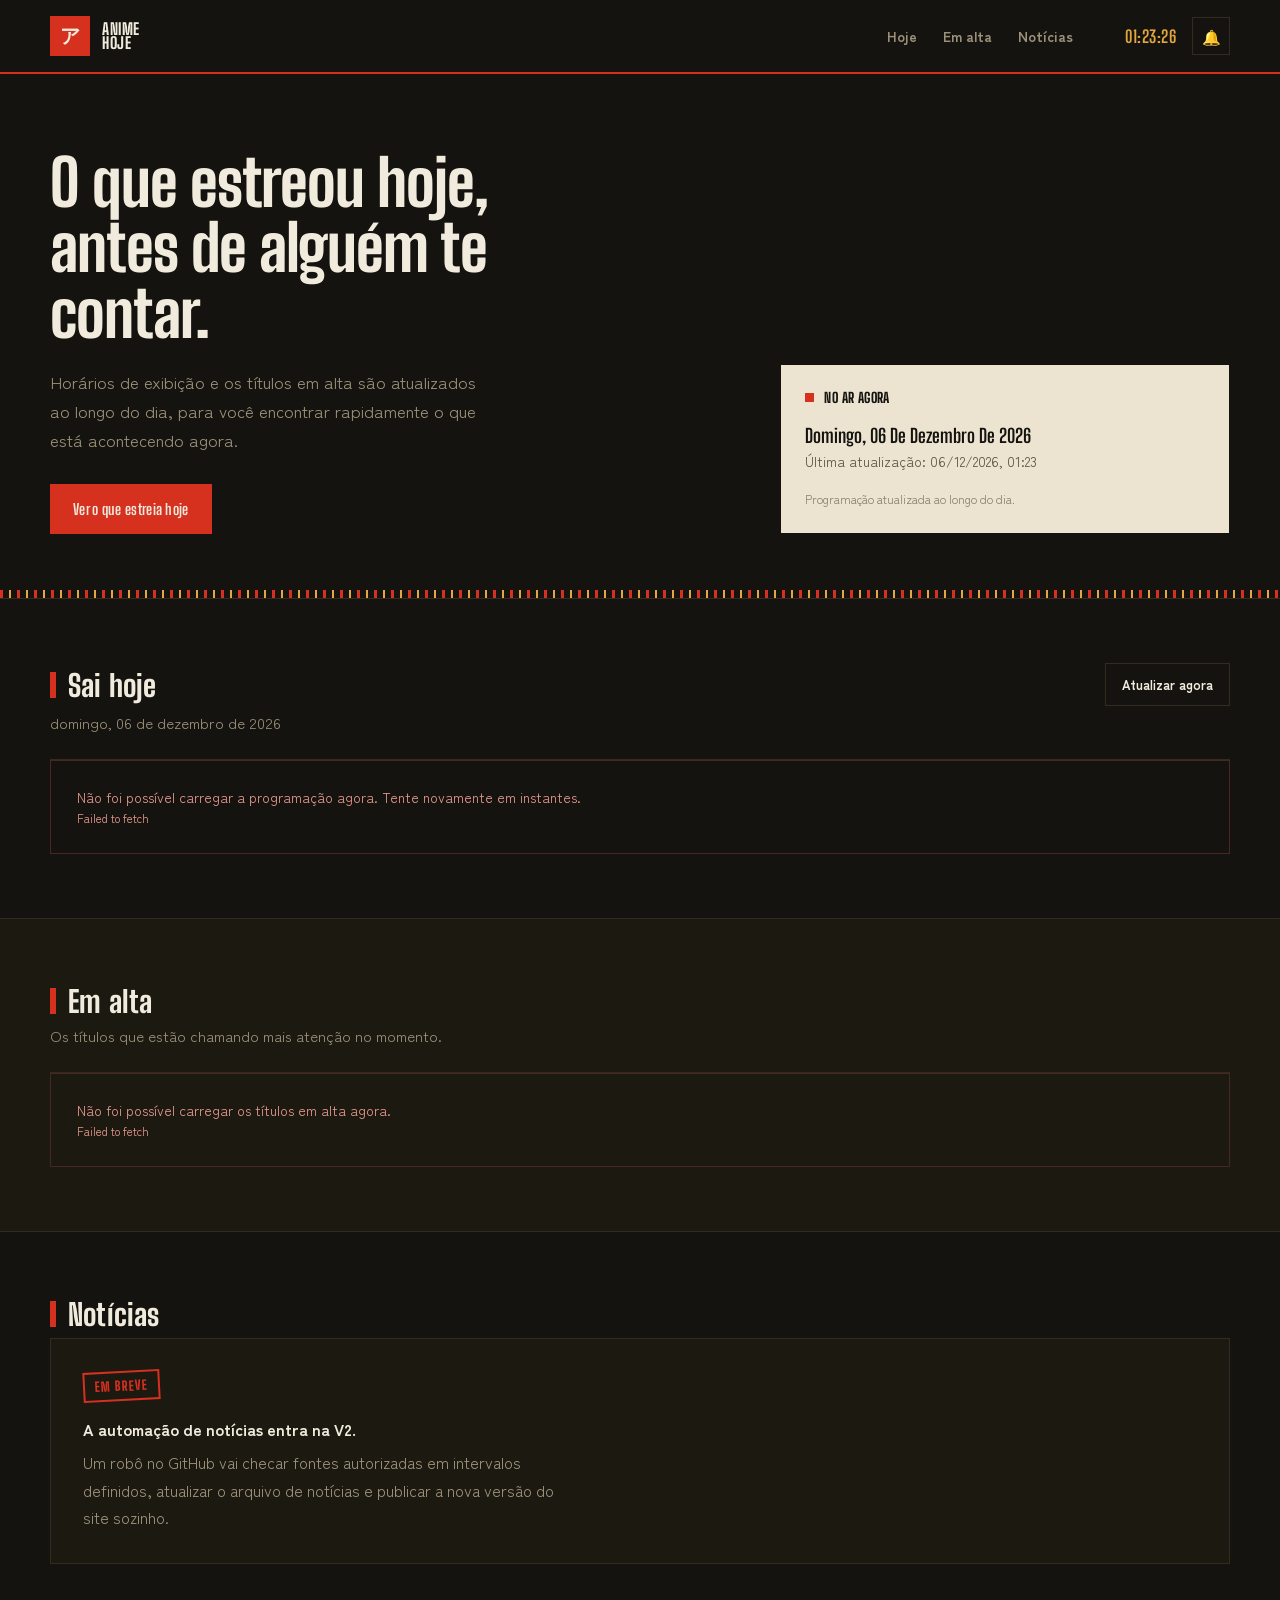
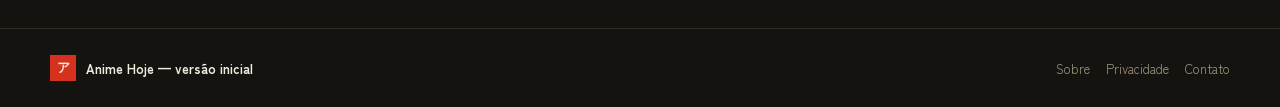
==== index.html @ 754b8c33 "Add files via upload" ====
<!doctype html>
<html lang="pt-BR">
<head>
  <meta charset="utf-8">
  <meta name="viewport" content="width=device-width,initial-scale=1">
  <meta name="description" content="Anime Hoje: veja o que está saindo hoje, próximos episódios e animes em alta.">
  <title>Anime Hoje — O que saiu hoje?</title>
  <link rel="icon" href="data:image/svg+xml,%3Csvg xmlns='http://www.w3.org/2000/svg' viewBox='0 0 64 64'%3E%3Crect width='64' height='64' fill='%23D6301F'/%3E%3Ctext x='32' y='45' font-family='sans-serif' font-size='36' font-weight='900' fill='%23F1EBDD' text-anchor='middle'%3Eア%3C/text%3E%3C/svg%3E">
  <link rel="preconnect" href="https://fonts.googleapis.com">
  <link rel="preconnect" href="https://fonts.gstatic.com" crossorigin>
  <link href="https://fonts.googleapis.com/css2?family=Big+Shoulders+Display:wght@700;800;900&family=Zen+Kaku+Gothic+New:wght@400;500;700;900&display=swap" rel="stylesheet">
  <link rel="stylesheet" href="css/style.css">
</head>
<body>
  <header class="ident">
    <div class="wrap identbar">
      <a class="brand" href="index.html" aria-label="Anime Hoje">
        <span class="brand-mark" aria-hidden="true">ア</span>
        <span class="brand-word">ANIME<br>HOJE</span>
      </a>
      <nav>
        <a href="#hoje">Hoje</a>
        <a href="#em-alta">Em alta</a>
        <a href="#noticias">Notícias</a>
      </nav>
      <div class="ident-right">
        <span class="clock" id="liveClock" aria-label="Horário atual">--:--:--</span>
        <button id="notifyBtn" class="bell" type="button" title="Será ativado na etapa de notificações" aria-label="Notificações">🔔</button>
      </div>
    </div>
  </header>

  <main>
    <section class="hero">
      <div class="wrap hero-grid">
        <div class="hero-copy">
          <h1>O que estreou hoje, antes de alguém te contar.</h1>
          <p class="lead">
            Horários de exibição e os títulos em alta são atualizados ao longo do dia,
            para você encontrar rapidamente o que está acontecendo agora.
          </p>
          <a class="primary" href="#hoje">Ver o que estreia hoje</a>
        </div>
        <aside class="slate">
          <div class="slate-row">
            <span class="live-dot" aria-hidden="true"></span>
            <strong>NO AR AGORA</strong>
          </div>
          <p class="slate-date" id="todayLabelHero">—</p>
          <p class="slate-sub" id="lastUpdate">Buscando atualização...</p>
          <small>Programação atualizada ao longo do dia.</small>
        </aside>
      </div>
      <div class="filmstrip" aria-hidden="true"></div>
    </section>

    <section id="hoje" class="section wrap">
      <div class="section-head">
        <h2><span class="bar"></span>Sai hoje</h2>
        <button id="refreshBtn" class="ghost" type="button">Atualizar agora</button>
      </div>
      <p class="muted" id="todayLabel"></p>
      <div id="todayGrid" class="schedule">
        <div class="loading">Carregando episódios de hoje...</div>
      </div>
    </section>

    <section id="em-alta" class="section section-alt">
      <div class="wrap">
        <div class="section-head">
          <h2><span class="bar"></span>Em alta</h2>
        </div>
        <p class="muted">Os títulos que estão chamando mais atenção no momento.</p>
        <div id="trendingGrid" class="ranking">
          <div class="loading">Carregando animes em alta...</div>
        </div>
      </div>
    </section>

    <section id="noticias" class="section wrap">
      <div class="section-head">
        <h2><span class="bar"></span>Notícias</h2>
      </div>
      <div class="bulletin">
        <span class="stamp">EM BREVE</span>
        <strong>A automação de notícias entra na V2.</strong>
        <p>
          Um robô no GitHub vai checar fontes autorizadas em intervalos definidos,
          atualizar o arquivo de notícias e publicar a nova versão do site sozinho.
        </p>
      </div>
    </section>
  </main>

  <footer>
    <div class="wrap footer">
      <div class="footer-brand">
        <span class="brand-mark small" aria-hidden="true">ア</span>
        <span>Anime Hoje — versão inicial</span>
      </div>
      <span class="footer-links"><a href="sobre.html">Sobre</a><a href="privacidade.html">Privacidade</a><a href="contato.html">Contato</a></span>
    </div>
  </footer>

  <script src="js/app.js"></script>
</body>
</html>
---- css/style.css ----
:root{
  --ink:#15130f;
  --ink-2:#1c1911;
  --ink-3:#232016;
  --paper:#ece4d0;
  --vermillion:#d6301f;
  --vermillion-dim:rgba(214,48,31,.16);
  --gold:#e3a73e;
  --line:#332b1f;
  --text:#f1ebdd;
  --muted:#9c917a;
  --display:"Big Shoulders Display",ui-sans-serif,system-ui,sans-serif;
  --body:"Zen Kaku Gothic New",ui-sans-serif,system-ui,-apple-system,"Segoe UI",sans-serif;
}
*{box-sizing:border-box}
html{scroll-behavior:smooth}
@media (prefers-reduced-motion:reduce){
  html{scroll-behavior:auto}
  *{animation-duration:.001ms !important;animation-iteration-count:1 !important;transition-duration:.001ms !important}
}
body{
  margin:0;
  font-family:var(--body);
  color:var(--text);
  background:var(--ink);
}
a{color:inherit;text-decoration:none}
button{font:inherit}
img{max-width:100%;display:block}
:focus-visible{outline:2px solid var(--gold);outline-offset:2px}
.wrap{width:min(1180px,calc(100% - 40px));margin-inline:auto}
.muted{color:var(--muted)}

/* ---------- Header / broadcast ident bar ---------- */
.ident{
  position:sticky;top:0;z-index:20;
  background:var(--ink);
  border-bottom:2px solid var(--vermillion);
}
.identbar{height:72px;display:flex;align-items:center;gap:28px}
.brand{display:flex;align-items:center;gap:12px}
.brand-mark{
  display:grid;place-items:center;width:40px;height:40px;
  background:var(--vermillion);color:var(--text);
  font-family:var(--display);font-weight:900;font-size:20px;flex:none;
}
.brand-mark.small{width:26px;height:26px;font-size:13px}
.brand-word{
  font-family:var(--display);font-weight:800;font-size:16px;line-height:.9;
  letter-spacing:.5px;
}
nav{display:flex;gap:26px;margin-left:auto}
nav a{color:var(--muted);font-weight:700;font-size:14px}
nav a:hover{color:var(--text)}
.ident-right{display:flex;align-items:center;gap:16px;margin-left:24px}
.clock{
  font-family:var(--display);font-weight:700;font-size:17px;
  font-variant-numeric:tabular-nums;color:var(--gold);letter-spacing:.5px;
}
.bell{
  border:1px solid var(--line);background:transparent;color:var(--text);
  width:38px;height:38px;cursor:pointer;font-size:15px;line-height:1;
}
.bell:hover{border-color:var(--vermillion)}

/* ---------- Hero ---------- */
.hero{border-bottom:1px solid var(--line)}
.hero-grid{
  display:grid;grid-template-columns:1.5fr 1fr;gap:56px;align-items:end;
  padding:76px 0 56px;
}
h1{
  font-family:var(--display);font-weight:800;
  font-size:clamp(38px,5vw,64px);line-height:1.02;letter-spacing:-1px;
  margin:0 0 22px;max-width:15ch;
}
.lead{color:var(--muted);max-width:48ch;font-size:17px;line-height:1.7;margin:0 0 30px}
.primary{
  display:inline-block;background:var(--vermillion);color:var(--text);
  padding:15px 22px;font-family:var(--display);font-weight:700;font-size:15px;
  letter-spacing:.3px;border:1px solid var(--vermillion);
}
.primary:hover{background:var(--ink);color:var(--vermillion)}

.slate{
  background:var(--paper);color:var(--ink);border:1px solid var(--ink);
  padding:24px;
}
.slate-row{display:flex;align-items:center;gap:10px}
.live-dot{
  width:9px;height:9px;background:var(--vermillion);flex:none;
  animation:blink 1.6s ease-in-out infinite;
}
@keyframes blink{0%,100%{opacity:1}50%{opacity:.25}}
.slate-row strong{font-family:var(--display);font-weight:800;font-size:14px;letter-spacing:.4px}
.slate-date{
  font-family:var(--display);font-weight:700;font-size:19px;margin:18px 0 4px;
  text-transform:capitalize;
}
.slate-sub{margin:0 0 14px;font-size:14px;color:#5b5240}
.slate small{color:#8a806a;font-size:12px}

.filmstrip{
  height:8px;
  background:repeating-linear-gradient(
    90deg,var(--vermillion) 0 3px,var(--ink) 3px 9px,var(--gold) 9px 11px,var(--ink) 11px 17px
  );
}

/* ---------- Section scaffolding ---------- */
.section{padding:64px 0}
.section-alt{background:var(--ink-2);border-block:1px solid var(--line)}
.section-head{display:flex;align-items:center;justify-content:space-between;gap:16px;margin-bottom:6px}
h2{
  display:flex;align-items:center;gap:12px;margin:0;
  font-family:var(--display);font-weight:800;font-size:30px;letter-spacing:.2px;
}
.bar{width:6px;height:26px;background:var(--vermillion);flex:none}
.section > .muted, .section-head + .muted{margin:0 0 26px;font-size:15px}

.ghost{
  border:1px solid var(--line);background:transparent;color:var(--text);
  padding:11px 16px;font-weight:700;font-size:13px;cursor:pointer;font-family:var(--body);
}
.ghost:hover{border-color:var(--gold);color:var(--gold)}
.ghost:disabled{opacity:.5;cursor:default}

.loading,.error{
  border:1px solid var(--line);padding:26px;color:var(--muted);font-size:14px;
}
.error{color:#e79a8f;border-color:#4a2620}

/* ---------- Schedule (timetable rows) ---------- */
.schedule{border-top:1px solid var(--line)}
.row{
  display:grid;grid-template-columns:74px 52px 1fr;gap:18px;align-items:center;
  padding:14px 6px;border-bottom:1px solid var(--line);
}
.row:hover{background:var(--ink-2)}
.row-time{
  font-family:var(--display);font-weight:700;font-size:18px;color:var(--gold);
  font-variant-numeric:tabular-nums;
}
.row-cover{width:52px;height:70px;object-fit:cover;background:var(--ink-3)}
.row-main{min-width:0}
.row-title{
  display:block;font-weight:700;font-size:15px;line-height:1.3;margin-bottom:6px;
  overflow:hidden;text-overflow:ellipsis;white-space:nowrap;
}
.row-meta{display:flex;align-items:center;gap:10px;font-size:12px;color:var(--muted)}
.chip{
  border:1px solid var(--vermillion);color:var(--vermillion);
  padding:2px 7px;font-weight:700;font-size:11px;
}

/* ---------- Ranking (trending list) ---------- */
.ranking{border-top:1px solid var(--line)}
.rank-row{
  display:grid;grid-template-columns:56px 46px 1fr;gap:18px;align-items:center;
  padding:14px 6px;border-bottom:1px solid var(--line);position:relative;
}
.rank-row:hover{background:var(--ink)}
.rank-num{
  font-family:var(--display);font-weight:900;font-size:28px;
  color:transparent;-webkit-text-stroke:1.5px var(--line);
}
.rank-row:nth-child(-n+3) .rank-num{-webkit-text-stroke:1.5px var(--gold)}
.rank-cover{width:46px;height:62px;object-fit:cover;background:var(--ink-3)}
.rank-title{
  display:block;font-weight:700;font-size:15px;line-height:1.3;margin-bottom:6px;
  overflow:hidden;text-overflow:ellipsis;white-space:nowrap;
}
.rank-meta{display:flex;align-items:center;gap:8px}
.score{
  background:var(--vermillion-dim);color:var(--gold);
  padding:2px 7px;font-weight:700;font-size:11px;
}
.eps{font-size:12px;color:var(--muted)}

/* ---------- Bulletin / news placeholder ---------- */
.bulletin{
  position:relative;background:var(--ink-2);border:1px solid var(--line);padding:32px;
}
.stamp{
  display:inline-block;border:2px solid var(--vermillion);color:var(--vermillion);
  font-family:var(--display);font-weight:800;font-size:13px;letter-spacing:1px;
  padding:5px 10px;transform:rotate(-3deg);margin-bottom:16px;
}
.bulletin strong{display:block;font-size:16px;margin-bottom:8px}
.bulletin p{margin:0;color:var(--muted);line-height:1.7;max-width:60ch}

/* ---------- Footer ---------- */
footer{border-top:1px solid var(--line);padding:26px 0}
.footer{display:flex;align-items:center;justify-content:space-between;gap:20px;font-size:13px}
.footer-brand{display:flex;align-items:center;gap:10px;font-weight:700}

/* ---------- Responsive ---------- */
@media (max-width:900px){
  nav{display:none}
  .hero-grid{grid-template-columns:1fr;padding:52px 0 40px;gap:32px}
  .ident-right{margin-left:auto}
}
@media (max-width:560px){
  .wrap{width:min(100% - 28px,1180px)}
  .identbar{height:60px;gap:14px}
  .brand-word{font-size:13px}
  .brand-mark{width:34px;height:34px;font-size:17px}
  .clock{font-size:14px}
  h1{letter-spacing:-.5px}
  .row{grid-template-columns:56px 44px 1fr;gap:12px;padding:12px 4px}
  .row-cover{width:44px;height:58px}
  .rank-row{grid-template-columns:36px 40px 1fr;gap:12px;padding:12px 4px}
  .rank-num{font-size:22px}
  .rank-cover{width:40px;height:54px}
  .section{padding:44px 0}
  .section-head{flex-wrap:wrap}
  .footer{flex-direction:column;align-items:flex-start}
}

/* ---------- Internal anime details ---------- */
.detail-wrap{padding:46px 0 70px}
.detail-card{border:1px solid var(--line);background:var(--ink-2);overflow:hidden}
.detail-banner{width:100%;height:240px;object-fit:cover;object-position:center;filter:brightness(.72)}
.detail-grid{display:grid;grid-template-columns:220px 1fr;gap:32px;padding:32px}
.detail-cover{width:220px;aspect-ratio:2/3;object-fit:cover;background:var(--ink-3)}
.detail-title{max-width:none;font-size:clamp(38px,5vw,62px);margin-bottom:14px}
.detail-meta{display:flex;gap:10px;flex-wrap:wrap;color:var(--gold);font-size:13px;margin-bottom:18px}
.detail-meta span{border:1px solid var(--line);padding:6px 9px}
.detail-next{border-left:4px solid var(--vermillion);background:var(--ink);padding:13px 15px;margin:16px 0;color:var(--text)}
.tags{display:flex;gap:8px;flex-wrap:wrap;margin:16px 0 24px}
.tag{font-size:12px;border:1px solid var(--line);color:var(--muted);padding:5px 8px}
.detail-subtitle{font-size:22px;margin:18px 0 10px}
.detail-synopsis{color:#c9c0ae;line-height:1.8;max-width:75ch}
.detail-actions{display:flex;gap:10px;flex-wrap:wrap;margin-top:24px}
.detail-actions button{cursor:pointer}
.detail-loading{border:1px solid var(--line);padding:30px;color:var(--muted)}

.footer-links{display:flex;gap:16px;flex-wrap:wrap;color:var(--muted)}
.footer-links a:hover{color:var(--gold)}

/* ---------- Static trust pages ---------- */
.static-page{padding:64px 0;max-width:850px}
.static-page .brand{display:inline-flex;margin-bottom:44px}
.static-page h1{max-width:none}
.static-page p{color:#c9c0ae;line-height:1.9;font-size:16px;max-width:70ch}
.static-page .primary{margin-top:18px}

@media (max-width:700px){
  .detail-banner{height:160px}
  .detail-grid{grid-template-columns:1fr;padding:20px}
  .detail-cover{width:150px}
}
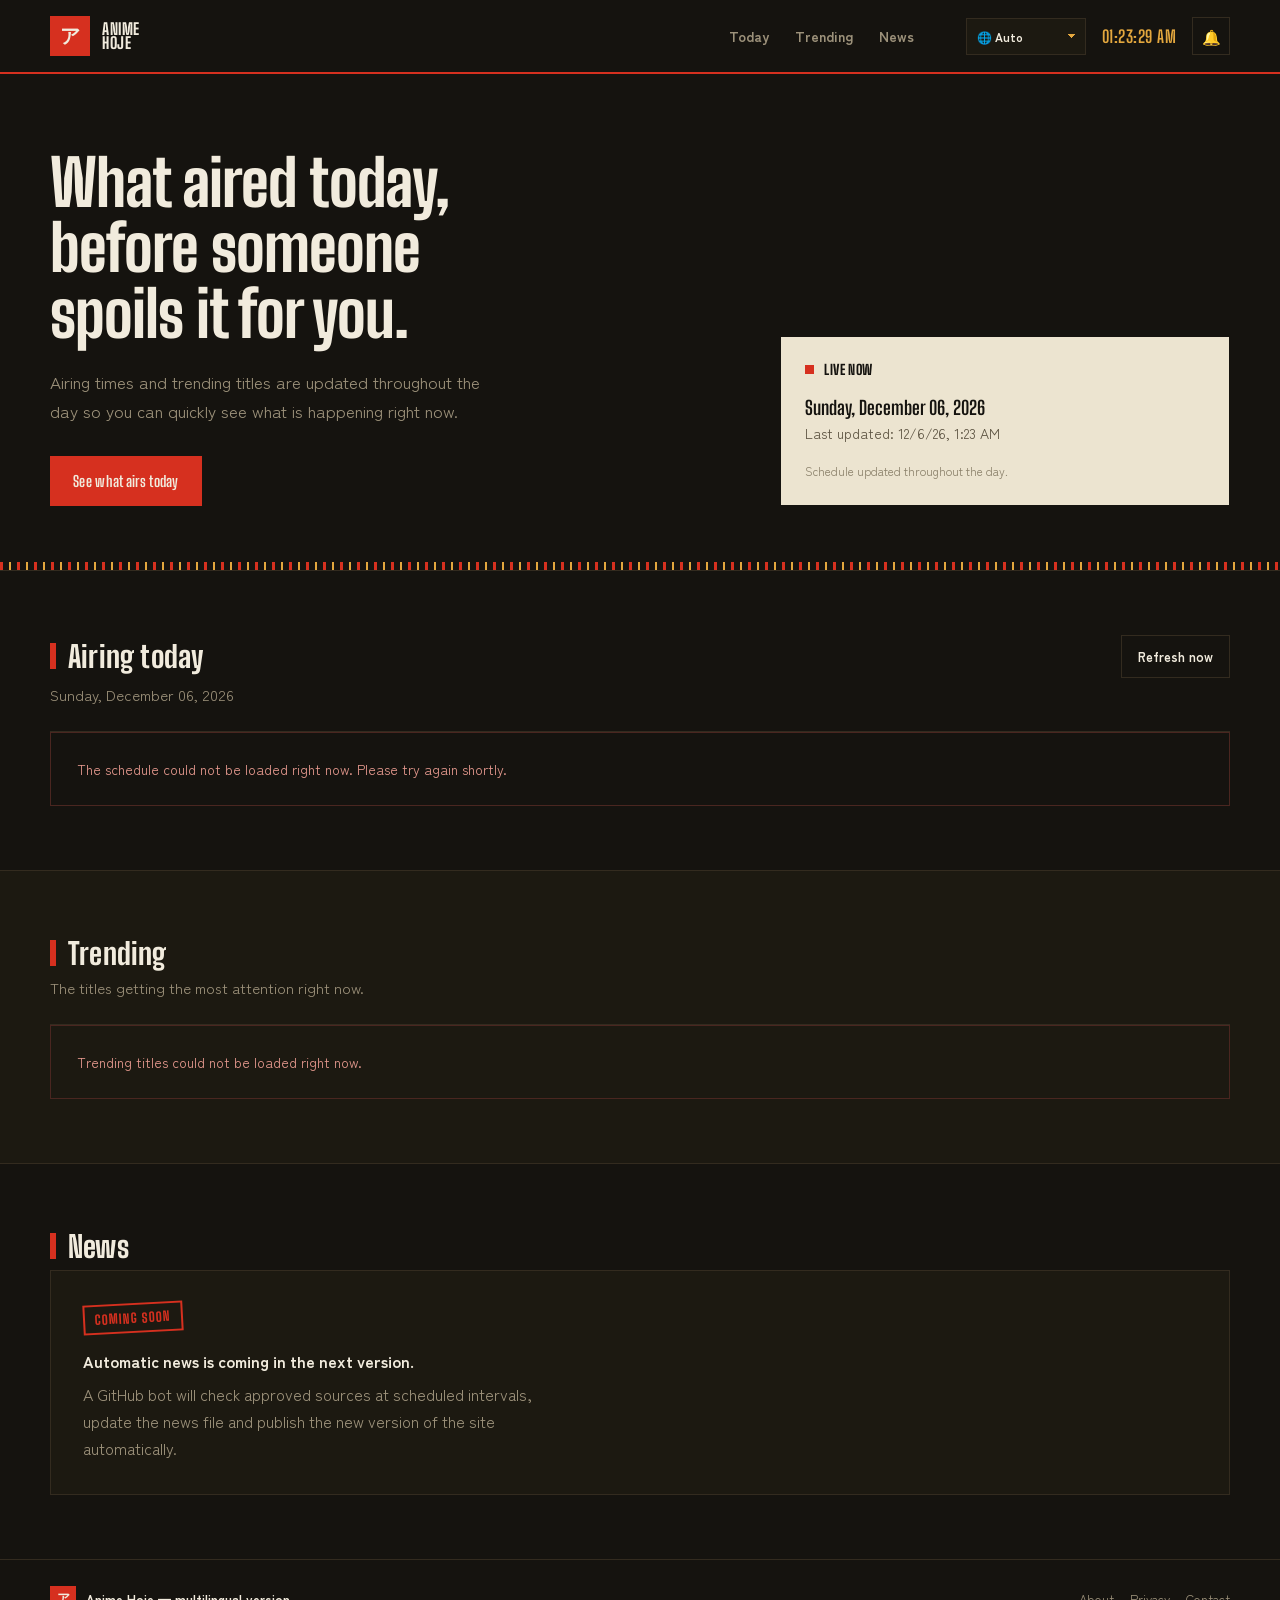
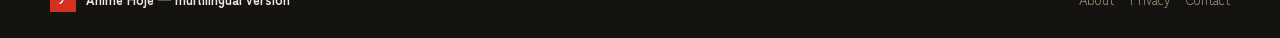
==== commit 8bfc0993: "Add files via upload" ====
--- a/index.html
+++ b/index.html
@@ -3,8 +3,8 @@
 <head>
   <meta charset="utf-8">
   <meta name="viewport" content="width=device-width,initial-scale=1">
-  <meta name="description" content="Anime Hoje: veja o que está saindo hoje, próximos episódios e animes em alta.">
-  <title>Anime Hoje — O que saiu hoje?</title>
+  <meta name="description" data-i18n-content="meta.homeDescription" content="Anime Hoje: veja o que está saindo hoje, próximos episódios e animes em alta.">
+  <title data-i18n="meta.homeTitle">Anime Hoje — O que saiu hoje?</title>
   <link rel="icon" href="data:image/svg+xml,%3Csvg xmlns='http://www.w3.org/2000/svg' viewBox='0 0 64 64'%3E%3Crect width='64' height='64' fill='%23D6301F'/%3E%3Ctext x='32' y='45' font-family='sans-serif' font-size='36' font-weight='900' fill='%23F1EBDD' text-anchor='middle'%3Eア%3C/text%3E%3C/svg%3E">
   <link rel="preconnect" href="https://fonts.googleapis.com">
   <link rel="preconnect" href="https://fonts.gstatic.com" crossorigin>
@@ -19,13 +19,22 @@
         <span class="brand-word">ANIME<br>HOJE</span>
       </a>
       <nav>
-        <a href="#hoje">Hoje</a>
-        <a href="#em-alta">Em alta</a>
-        <a href="#noticias">Notícias</a>
+        <a href="#hoje" data-i18n="nav.today">Hoje</a>
+        <a href="#em-alta" data-i18n="nav.trending">Em alta</a>
+        <a href="#noticias" data-i18n="nav.news">Notícias</a>
       </nav>
       <div class="ident-right">
+        <label class="language-control">
+          <span class="sr-only" data-i18n="language.label">Idioma</span>
+          <select id="languageSelect" class="language-select" aria-label="Idioma">
+            <option value="auto">🌐 Auto</option>
+            <option value="pt-BR">🇧🇷 Português</option>
+            <option value="en-US">🇺🇸 English</option>
+            <option value="es-ES">🇪🇸 Español</option>
+          </select>
+        </label>
         <span class="clock" id="liveClock" aria-label="Horário atual">--:--:--</span>
-        <button id="notifyBtn" class="bell" type="button" title="Será ativado na etapa de notificações" aria-label="Notificações">🔔</button>
+        <button id="notifyBtn" class="bell" type="button" data-i18n-title="notify.soon" aria-label="Notificações">🔔</button>
       </div>
     </div>
   </header>
@@ -34,21 +43,18 @@
     <section class="hero">
       <div class="wrap hero-grid">
         <div class="hero-copy">
-          <h1>O que estreou hoje, antes de alguém te contar.</h1>
-          <p class="lead">
-            Horários de exibição e os títulos em alta são atualizados ao longo do dia,
-            para você encontrar rapidamente o que está acontecendo agora.
-          </p>
-          <a class="primary" href="#hoje">Ver o que estreia hoje</a>
+          <h1 data-i18n="hero.title">O que estreou hoje, antes de alguém te contar.</h1>
+          <p class="lead" data-i18n="hero.lead">Horários de exibição e os títulos em alta são atualizados ao longo do dia, para você encontrar rapidamente o que está acontecendo agora.</p>
+          <a class="primary" href="#hoje" data-i18n="hero.cta">Ver o que estreia hoje</a>
         </div>
         <aside class="slate">
           <div class="slate-row">
             <span class="live-dot" aria-hidden="true"></span>
-            <strong>NO AR AGORA</strong>
+            <strong data-i18n="hero.live">NO AR AGORA</strong>
           </div>
           <p class="slate-date" id="todayLabelHero">—</p>
-          <p class="slate-sub" id="lastUpdate">Buscando atualização...</p>
-          <small>Programação atualizada ao longo do dia.</small>
+          <p class="slate-sub" id="lastUpdate" data-i18n="hero.loading">Buscando atualização...</p>
+          <small data-i18n="hero.updatedDay">Programação atualizada ao longo do dia.</small>
         </aside>
       </div>
       <div class="filmstrip" aria-hidden="true"></div>
@@ -56,38 +62,35 @@
 
     <section id="hoje" class="section wrap">
       <div class="section-head">
-        <h2><span class="bar"></span>Sai hoje</h2>
-        <button id="refreshBtn" class="ghost" type="button">Atualizar agora</button>
+        <h2><span class="bar"></span><span data-i18n="section.today">Sai hoje</span></h2>
+        <button id="refreshBtn" class="ghost" type="button" data-i18n="action.refresh">Atualizar agora</button>
       </div>
       <p class="muted" id="todayLabel"></p>
       <div id="todayGrid" class="schedule">
-        <div class="loading">Carregando episódios de hoje...</div>
+        <div class="loading" data-i18n="loading.today">Carregando episódios de hoje...</div>
       </div>
     </section>
 
     <section id="em-alta" class="section section-alt">
       <div class="wrap">
         <div class="section-head">
-          <h2><span class="bar"></span>Em alta</h2>
+          <h2><span class="bar"></span><span data-i18n="section.trending">Em alta</span></h2>
         </div>
-        <p class="muted">Os títulos que estão chamando mais atenção no momento.</p>
+        <p class="muted" data-i18n="section.trendingLead">Os títulos que estão chamando mais atenção no momento.</p>
         <div id="trendingGrid" class="ranking">
-          <div class="loading">Carregando animes em alta...</div>
+          <div class="loading" data-i18n="loading.trending">Carregando animes em alta...</div>
         </div>
       </div>
     </section>
 
     <section id="noticias" class="section wrap">
       <div class="section-head">
-        <h2><span class="bar"></span>Notícias</h2>
+        <h2><span class="bar"></span><span data-i18n="section.news">Notícias</span></h2>
       </div>
       <div class="bulletin">
-        <span class="stamp">EM BREVE</span>
-        <strong>A automação de notícias entra na V2.</strong>
-        <p>
-          Um robô no GitHub vai checar fontes autorizadas em intervalos definidos,
-          atualizar o arquivo de notícias e publicar a nova versão do site sozinho.
-        </p>
+        <span class="stamp" data-i18n="news.soon">EM BREVE</span>
+        <strong data-i18n="news.title">A automação de notícias entra na próxima versão.</strong>
+        <p data-i18n="news.body">Um robô no GitHub vai checar fontes autorizadas em intervalos definidos, atualizar o arquivo de notícias e publicar a nova versão do site sozinho.</p>
       </div>
     </section>
   </main>
@@ -96,12 +99,13 @@
     <div class="wrap footer">
       <div class="footer-brand">
         <span class="brand-mark small" aria-hidden="true">ア</span>
-        <span>Anime Hoje — versão inicial</span>
+        <span data-i18n="footer.version">Anime Hoje — versão multilíngue</span>
       </div>
-      <span class="footer-links"><a href="sobre.html">Sobre</a><a href="privacidade.html">Privacidade</a><a href="contato.html">Contato</a></span>
+      <span class="footer-links"><a href="sobre.html" data-i18n="footer.about">Sobre</a><a href="privacidade.html" data-i18n="footer.privacy">Privacidade</a><a href="contato.html" data-i18n="footer.contact">Contato</a></span>
     </div>
   </footer>
 
+  <script src="js/i18n.js"></script>
   <script src="js/app.js"></script>
 </body>
 </html>
--- a/css/style.css
+++ b/css/style.css
@@ -250,3 +250,34 @@
   .detail-grid{grid-template-columns:1fr;padding:20px}
   .detail-cover{width:150px}
 }
+
+/* ---------- Internationalization ---------- */
+.sr-only{position:absolute;width:1px;height:1px;padding:0;margin:-1px;overflow:hidden;clip:rect(0,0,0,0);white-space:nowrap;border:0}
+.language-control{display:flex;align-items:center}
+.language-select{
+  appearance:none;
+  border:1px solid var(--line);
+  background:var(--ink-2);
+  color:var(--text);
+  padding:9px 30px 9px 10px;
+  font-family:var(--body);
+  font-weight:700;
+  font-size:12px;
+  cursor:pointer;
+  background-image:linear-gradient(45deg,transparent 50%,var(--gold) 50%),linear-gradient(135deg,var(--gold) 50%,transparent 50%);
+  background-position:calc(100% - 13px) 50%,calc(100% - 9px) 50%;
+  background-size:4px 4px,4px 4px;
+  background-repeat:no-repeat;
+}
+.language-select:hover,.language-select:focus{border-color:var(--gold)}
+.static-top{display:flex;align-items:center;justify-content:space-between;gap:20px;margin-bottom:44px}
+.static-top .brand{margin-bottom:0}
+.translation-tools{display:flex;align-items:center;gap:12px;flex-wrap:wrap;margin-top:10px;color:var(--muted)}
+.translation-tools small{max-width:58ch}
+.translation-tools .ghost{padding:8px 11px}
+@media (max-width:700px){
+  .clock{display:none}
+  .ident-right{gap:8px;margin-left:auto}
+  .language-select{max-width:132px;padding-right:26px}
+  .static-top{align-items:flex-start}
+}
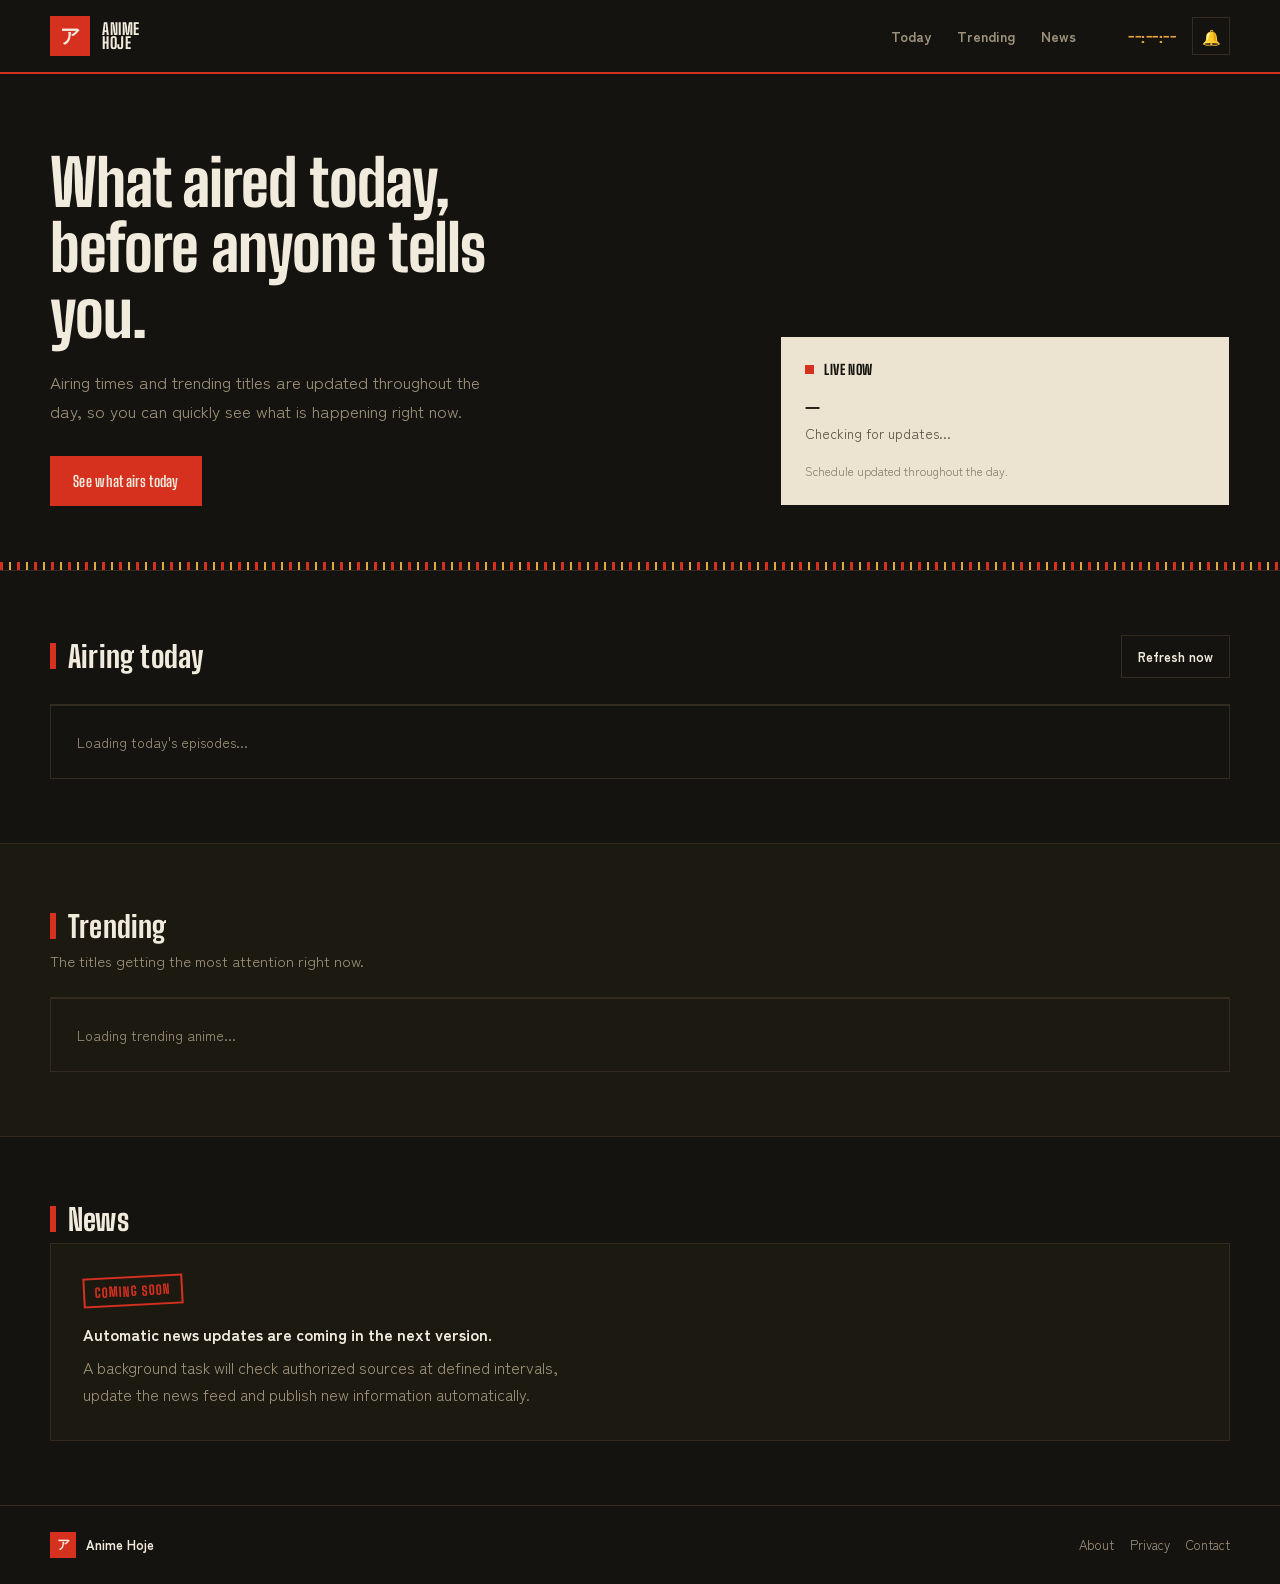
==== commit fda83ab2: "Add files via upload" ====
--- a/index.html
+++ b/index.html
@@ -1,10 +1,10 @@
 <!doctype html>
-<html lang="pt-BR">
+<html lang="en">
 <head>
   <meta charset="utf-8">
   <meta name="viewport" content="width=device-width,initial-scale=1">
-  <meta name="description" data-i18n-content="meta.homeDescription" content="Anime Hoje: veja o que está saindo hoje, próximos episódios e animes em alta.">
-  <title data-i18n="meta.homeTitle">Anime Hoje — O que saiu hoje?</title>
+  <meta name="description" content="Anime Hoje: see what is airing today, trending anime and the latest updates.">
+  <title>Anime Hoje — What aired today?</title>
   <link rel="icon" href="data:image/svg+xml,%3Csvg xmlns='http://www.w3.org/2000/svg' viewBox='0 0 64 64'%3E%3Crect width='64' height='64' fill='%23D6301F'/%3E%3Ctext x='32' y='45' font-family='sans-serif' font-size='36' font-weight='900' fill='%23F1EBDD' text-anchor='middle'%3Eア%3C/text%3E%3C/svg%3E">
   <link rel="preconnect" href="https://fonts.googleapis.com">
   <link rel="preconnect" href="https://fonts.gstatic.com" crossorigin>
@@ -14,27 +14,18 @@
 <body>
   <header class="ident">
     <div class="wrap identbar">
-      <a class="brand" href="index.html" aria-label="Anime Hoje">
+      <a class="brand notranslate" translate="no" href="index.html" aria-label="Anime Hoje">
         <span class="brand-mark" aria-hidden="true">ア</span>
         <span class="brand-word">ANIME<br>HOJE</span>
       </a>
       <nav>
-        <a href="#hoje" data-i18n="nav.today">Hoje</a>
-        <a href="#em-alta" data-i18n="nav.trending">Em alta</a>
-        <a href="#noticias" data-i18n="nav.news">Notícias</a>
+        <a href="#hoje">Today</a>
+        <a href="#em-alta">Trending</a>
+        <a href="#noticias">News</a>
       </nav>
       <div class="ident-right">
-        <label class="language-control">
-          <span class="sr-only" data-i18n="language.label">Idioma</span>
-          <select id="languageSelect" class="language-select" aria-label="Idioma">
-            <option value="auto">🌐 Auto</option>
-            <option value="pt-BR">🇧🇷 Português</option>
-            <option value="en-US">🇺🇸 English</option>
-            <option value="es-ES">🇪🇸 Español</option>
-          </select>
-        </label>
-        <span class="clock" id="liveClock" aria-label="Horário atual">--:--:--</span>
-        <button id="notifyBtn" class="bell" type="button" data-i18n-title="notify.soon" aria-label="Notificações">🔔</button>
+        <span class="clock" id="liveClock" aria-label="Current time">--:--:--</span>
+        <button id="notifyBtn" class="bell" type="button" title="Notifications are coming soon" aria-label="Notifications">🔔</button>
       </div>
     </div>
   </header>
@@ -43,18 +34,18 @@
     <section class="hero">
       <div class="wrap hero-grid">
         <div class="hero-copy">
-          <h1 data-i18n="hero.title">O que estreou hoje, antes de alguém te contar.</h1>
-          <p class="lead" data-i18n="hero.lead">Horários de exibição e os títulos em alta são atualizados ao longo do dia, para você encontrar rapidamente o que está acontecendo agora.</p>
-          <a class="primary" href="#hoje" data-i18n="hero.cta">Ver o que estreia hoje</a>
+          <h1>What aired today, before anyone tells you.</h1>
+          <p class="lead">Airing times and trending titles are updated throughout the day, so you can quickly see what is happening right now.</p>
+          <a class="primary" href="#hoje">See what airs today</a>
         </div>
         <aside class="slate">
           <div class="slate-row">
             <span class="live-dot" aria-hidden="true"></span>
-            <strong data-i18n="hero.live">NO AR AGORA</strong>
+            <strong>LIVE NOW</strong>
           </div>
           <p class="slate-date" id="todayLabelHero">—</p>
-          <p class="slate-sub" id="lastUpdate" data-i18n="hero.loading">Buscando atualização...</p>
-          <small data-i18n="hero.updatedDay">Programação atualizada ao longo do dia.</small>
+          <p class="slate-sub" id="lastUpdate">Checking for updates...</p>
+          <small>Schedule updated throughout the day.</small>
         </aside>
       </div>
       <div class="filmstrip" aria-hidden="true"></div>
@@ -62,50 +53,49 @@
 
     <section id="hoje" class="section wrap">
       <div class="section-head">
-        <h2><span class="bar"></span><span data-i18n="section.today">Sai hoje</span></h2>
-        <button id="refreshBtn" class="ghost" type="button" data-i18n="action.refresh">Atualizar agora</button>
+        <h2><span class="bar"></span><span>Airing today</span></h2>
+        <button id="refreshBtn" class="ghost" type="button">Refresh now</button>
       </div>
       <p class="muted" id="todayLabel"></p>
       <div id="todayGrid" class="schedule">
-        <div class="loading" data-i18n="loading.today">Carregando episódios de hoje...</div>
+        <div class="loading">Loading today's episodes...</div>
       </div>
     </section>
 
     <section id="em-alta" class="section section-alt">
       <div class="wrap">
         <div class="section-head">
-          <h2><span class="bar"></span><span data-i18n="section.trending">Em alta</span></h2>
+          <h2><span class="bar"></span><span>Trending</span></h2>
         </div>
-        <p class="muted" data-i18n="section.trendingLead">Os títulos que estão chamando mais atenção no momento.</p>
+        <p class="muted">The titles getting the most attention right now.</p>
         <div id="trendingGrid" class="ranking">
-          <div class="loading" data-i18n="loading.trending">Carregando animes em alta...</div>
+          <div class="loading">Loading trending anime...</div>
         </div>
       </div>
     </section>
 
     <section id="noticias" class="section wrap">
       <div class="section-head">
-        <h2><span class="bar"></span><span data-i18n="section.news">Notícias</span></h2>
+        <h2><span class="bar"></span><span>News</span></h2>
       </div>
       <div class="bulletin">
-        <span class="stamp" data-i18n="news.soon">EM BREVE</span>
-        <strong data-i18n="news.title">A automação de notícias entra na próxima versão.</strong>
-        <p data-i18n="news.body">Um robô no GitHub vai checar fontes autorizadas em intervalos definidos, atualizar o arquivo de notícias e publicar a nova versão do site sozinho.</p>
+        <span class="stamp">COMING SOON</span>
+        <strong>Automatic news updates are coming in the next version.</strong>
+        <p>A background task will check authorized sources at defined intervals, update the news feed and publish new information automatically.</p>
       </div>
     </section>
   </main>
 
   <footer>
     <div class="wrap footer">
-      <div class="footer-brand">
+      <div class="footer-brand notranslate" translate="no">
         <span class="brand-mark small" aria-hidden="true">ア</span>
-        <span data-i18n="footer.version">Anime Hoje — versão multilíngue</span>
+        <span>Anime Hoje</span>
       </div>
-      <span class="footer-links"><a href="sobre.html" data-i18n="footer.about">Sobre</a><a href="privacidade.html" data-i18n="footer.privacy">Privacidade</a><a href="contato.html" data-i18n="footer.contact">Contato</a></span>
+      <span class="footer-links"><a href="sobre.html">About</a><a href="privacidade.html">Privacy</a><a href="contato.html">Contact</a></span>
     </div>
   </footer>
 
-  <script src="js/i18n.js"></script>
   <script src="js/app.js"></script>
 </body>
 </html>
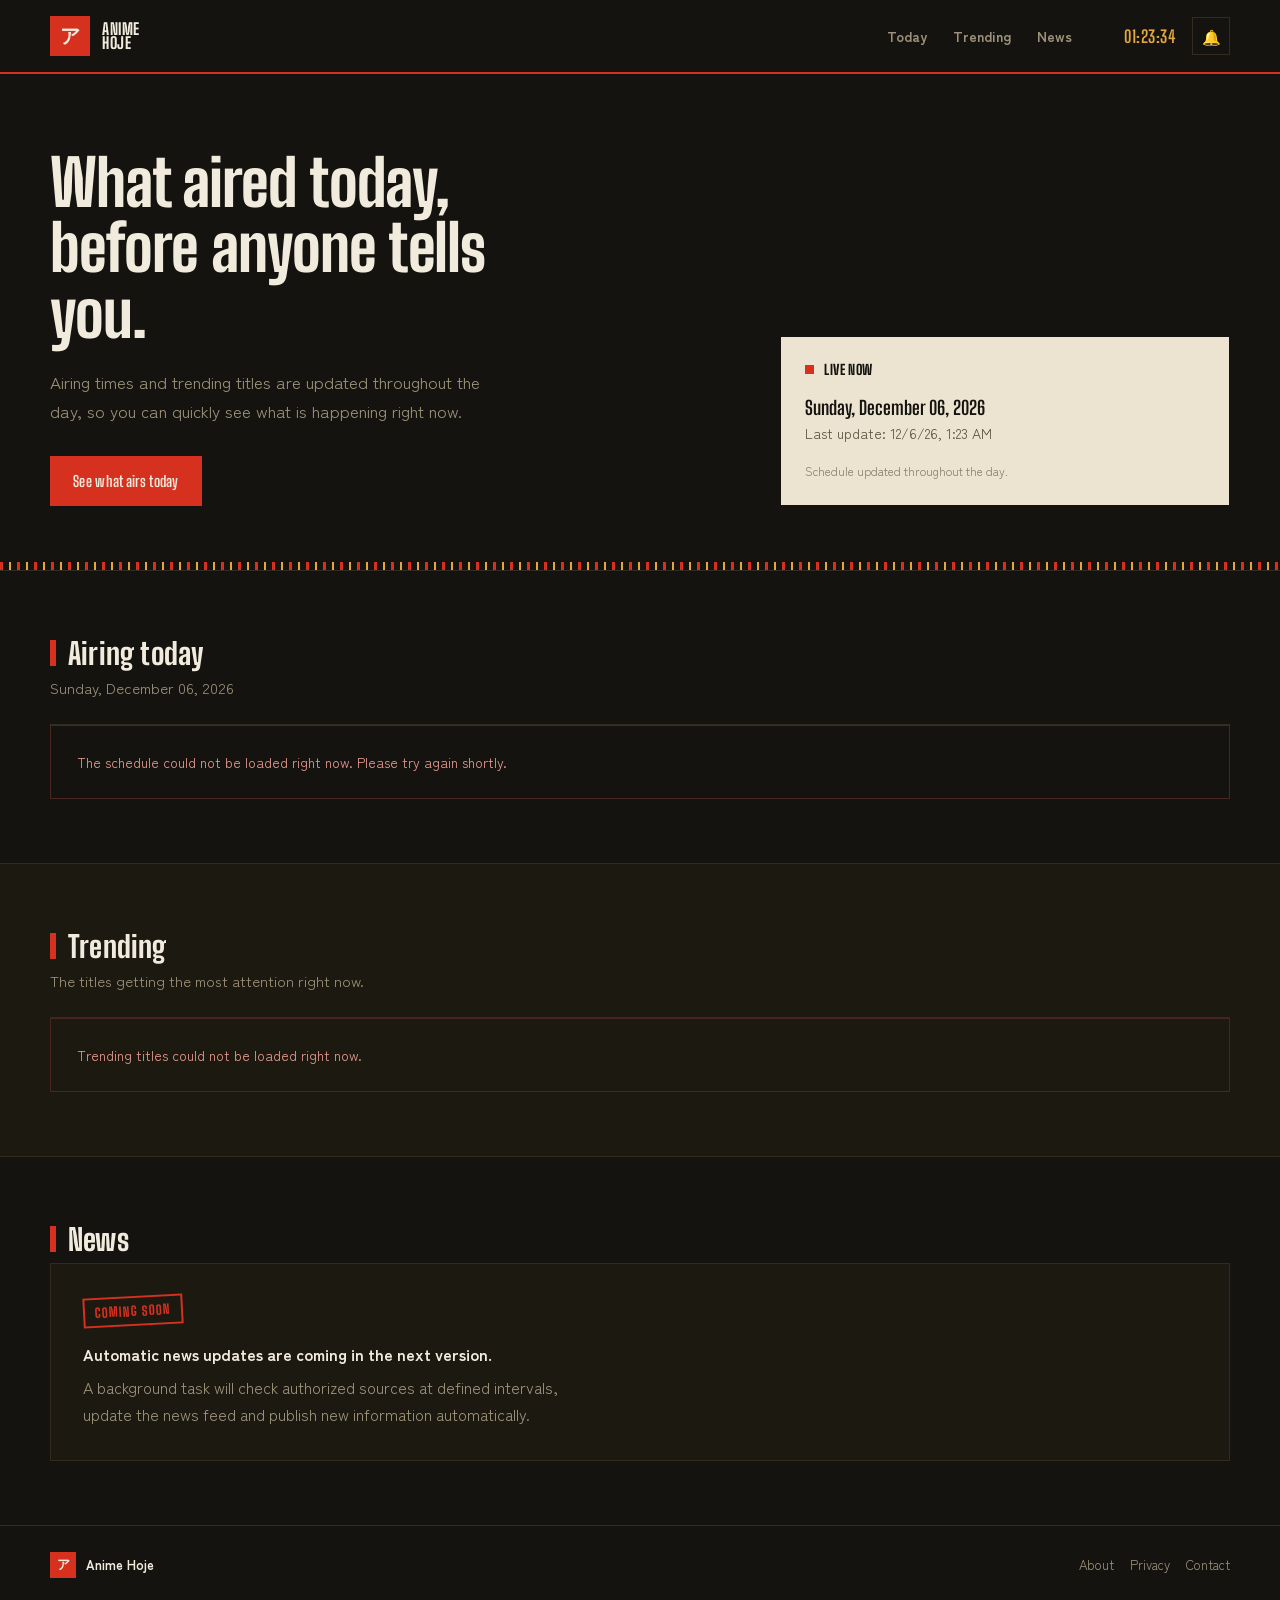
==== commit c6a443f5: "Add files via upload" ====
--- a/index.html
+++ b/index.html
@@ -54,7 +54,6 @@
     <section id="hoje" class="section wrap">
       <div class="section-head">
         <h2><span class="bar"></span><span>Airing today</span></h2>
-        <button id="refreshBtn" class="ghost" type="button">Refresh now</button>
       </div>
       <p class="muted" id="todayLabel"></p>
       <div id="todayGrid" class="schedule">
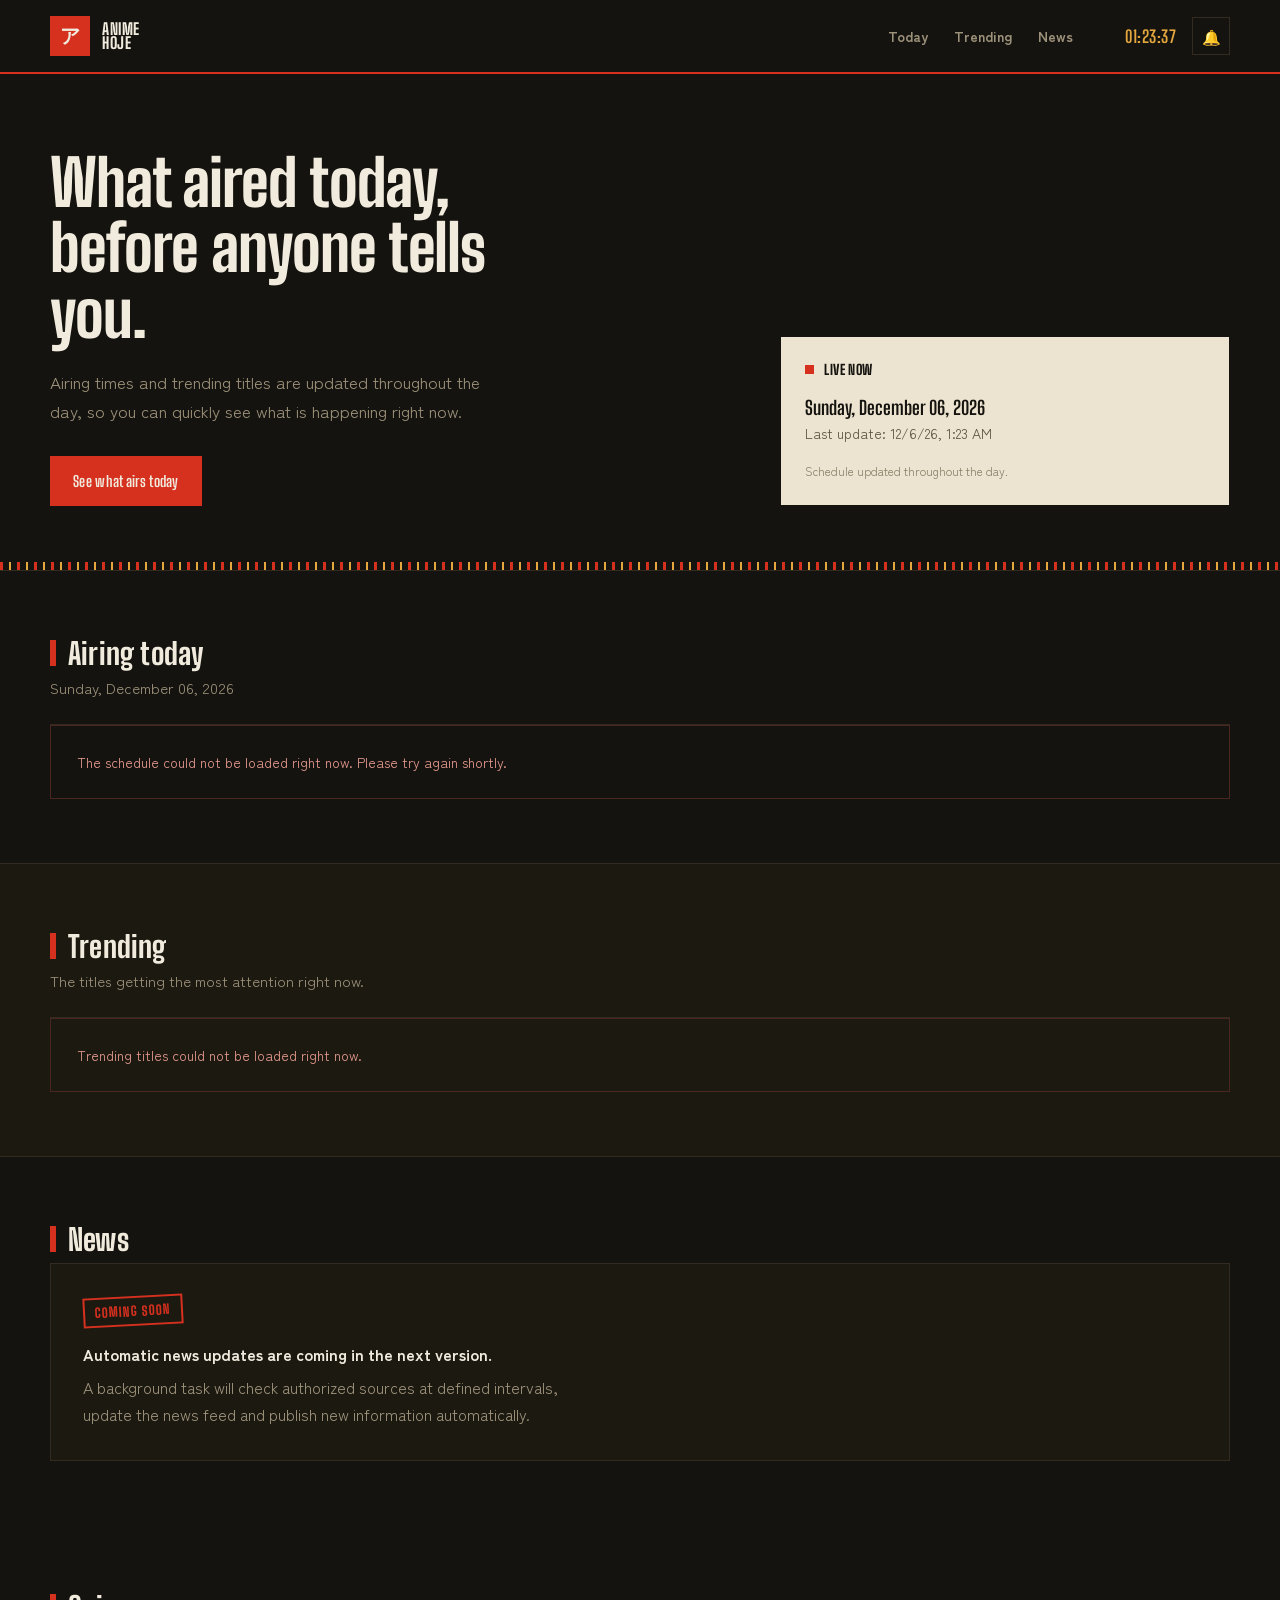
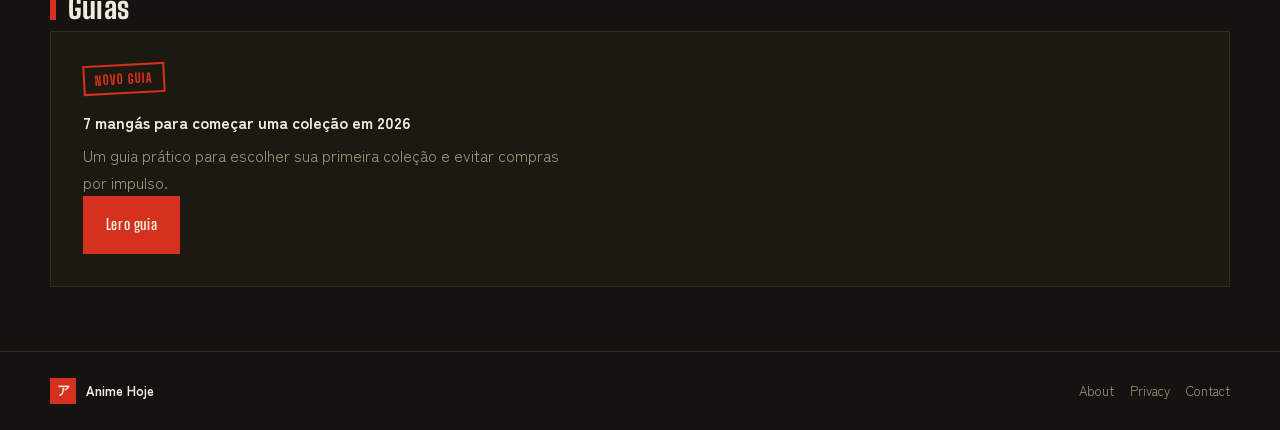
==== commit 001add58: "Add files via upload" ====
--- a/index.html
+++ b/index.html
@@ -83,7 +83,20 @@
         <p>A background task will check authorized sources at defined intervals, update the news feed and publish new information automatically.</p>
       </div>
     </section>
-  </main>
+  
+<section class="section wrap">
+  <div class="section-head">
+    <h2><span class="bar"></span><span>Guias</span></h2>
+  </div>
+  <div class="bulletin">
+    <span class="stamp">NOVO GUIA</span>
+    <strong>7 mangás para começar uma coleção em 2026</strong>
+    <p>Um guia prático para escolher sua primeira coleção e evitar compras por impulso.</p>
+    <p><a class="primary" href="/guias/mangas-para-comecar-colecao.html">Ler o guia</a></p>
+  </div>
+</section>
+
+</main>
 
   <footer>
     <div class="wrap footer">
